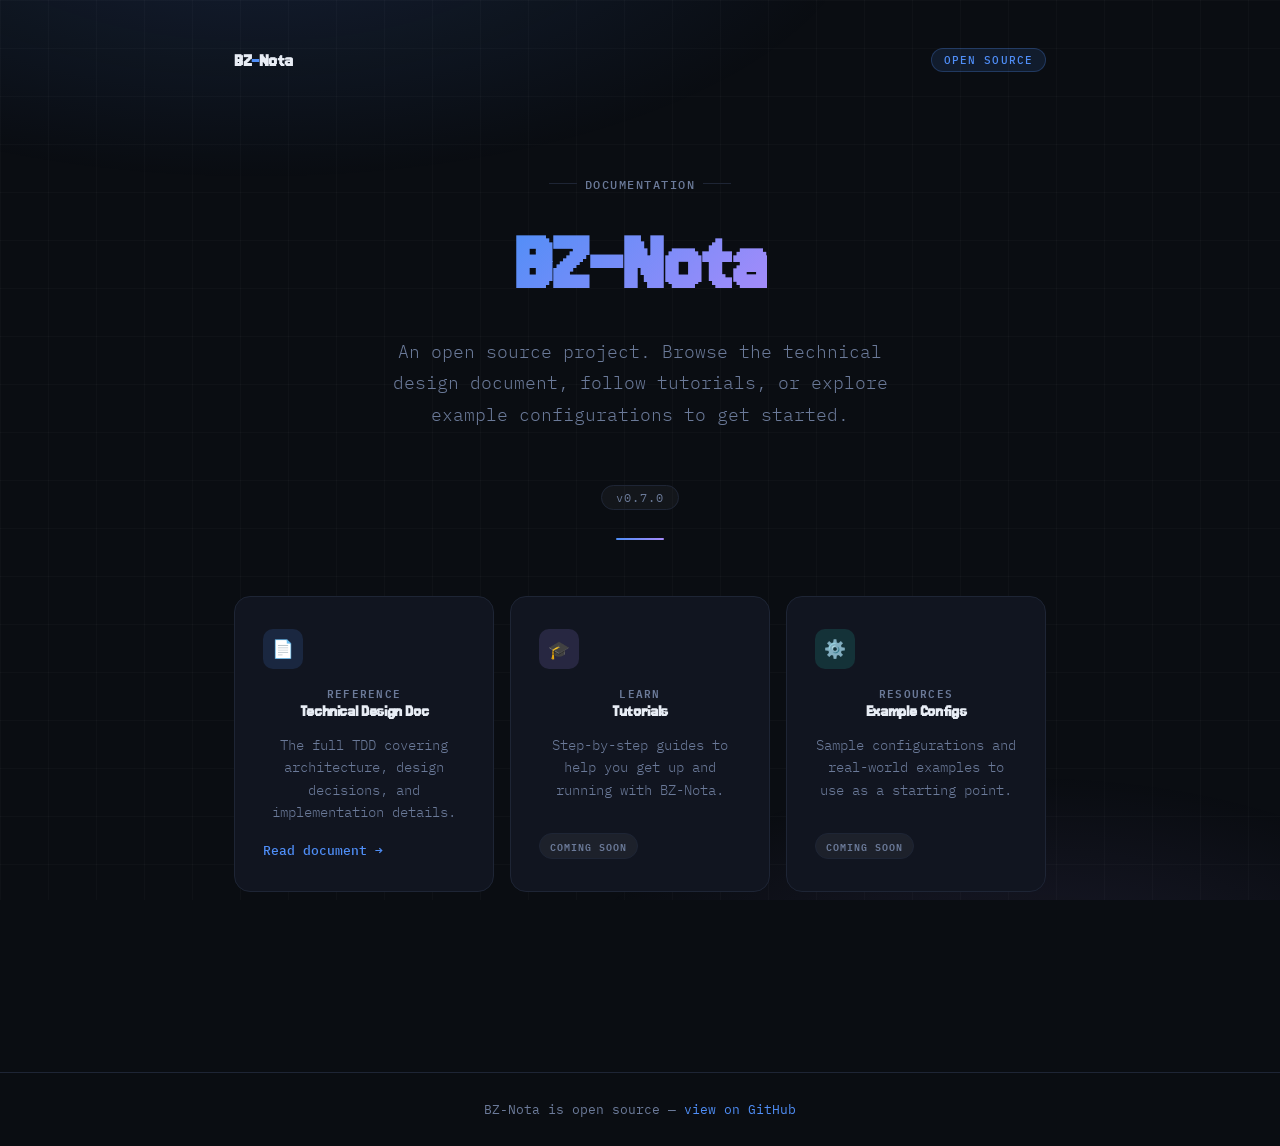
==== index.html @ da3d7934 "Add index.html" ====
<!DOCTYPE html>
<html lang="en">
<head>
  <meta charset="UTF-8" />
  <meta name="viewport" content="width=device-width, initial-scale=1.0"/>
  <title>BZ-Nota</title>
  <link href="https://fonts.googleapis.com/css2?family=Jersey+15&family=IBM+Plex+Mono:wght@300;400;500;600&display=swap" rel="stylesheet"/>
  <style>
    *, *::before, *::after { box-sizing: border-box; margin: 0; padding: 0; }

    :root {
      --bg: #0a0d12;
      --surface: #111520;
      --border: #1e2535;
      --accent: #4f8ef7;
      --accent-soft: rgba(79,142,247,0.12);
      --accent2: #a78bfa;
      --text: #e8edf5;
      --muted: #6b7a99;
      --card-bg: #13182200;
    }

    html { scroll-behavior: smooth; }

    body {
      background: var(--bg);
      color: var(--text);
      font-family: 'IBM Plex Mono', monospace;
      font-weight: 400;
      min-height: 100vh;
      overflow-x: hidden;
    }

    /* ── Background mesh ── */
    body::before {
      content: '';
      position: fixed;
      inset: 0;
      background:
        radial-gradient(ellipse 80% 50% at 20% -10%, rgba(79,142,247,0.15) 0%, transparent 60%),
        radial-gradient(ellipse 60% 40% at 80% 110%, rgba(167,139,250,0.10) 0%, transparent 60%);
      pointer-events: none;
      z-index: 0;
    }

    /* ── Grid overlay ── */
    body::after {
      content: '';
      position: fixed;
      inset: 0;
      background-image:
        linear-gradient(rgba(255,255,255,0.025) 1px, transparent 1px),
        linear-gradient(90deg, rgba(255,255,255,0.025) 1px, transparent 1px);
      background-size: 48px 48px;
      pointer-events: none;
      z-index: 0;
    }

    /* ── Layout ── */
    .wrapper {
      position: relative;
      z-index: 1;
      max-width: 860px;
      margin: 0 auto;
      padding: 0 24px;
    }

    /* ── Header ── */
    header {
      padding: 48px 0 0;
      display: flex;
      align-items: center;
      justify-content: space-between;
    }

    .logo {
      font-family: 'Jersey 15', monospace;
      font-weight: 800;
      font-size: 1.25rem;
      letter-spacing: -0.02em;
      color: var(--text);
    }

    .logo span { color: var(--accent); }

    .badge {
      font-size: 0.7rem;
      font-weight: 500;
      letter-spacing: 0.1em;
      text-transform: uppercase;
      color: var(--accent);
      background: var(--accent-soft);
      border: 1px solid rgba(79,142,247,0.25);
      padding: 4px 12px;
      border-radius: 999px;
    }

    /* ── Hero ── */
    .hero {
      padding: 96px 0 80px;
      text-align: center;
    }

    .hero-eyebrow {
      display: inline-flex;
      align-items: center;
      gap: 8px;
      font-size: 0.78rem;
      font-weight: 500;
      letter-spacing: 0.12em;
      text-transform: uppercase;
      color: var(--muted);
      margin-bottom: 28px;
    }

    .hero-eyebrow::before,
    .hero-eyebrow::after {
      content: '';
      display: block;
      width: 28px;
      height: 1px;
      background: var(--border);
    }

    h1 {
      font-family: 'Jersey 15', monospace;
      font-weight: 800;
      font-size: clamp(3rem, 8vw, 5.5rem);
      line-height: 1.0;
      letter-spacing: -0.02em;
      margin-bottom: 28px;
    }

    h1 .highlight {
      background: linear-gradient(135deg, var(--accent) 0%, var(--accent2) 100%);
      -webkit-background-clip: text;
      -webkit-text-fill-color: transparent;
      background-clip: text;
    }

    .hero-desc {
      font-size: 1.125rem;
      line-height: 1.75;
      color: var(--muted);
      max-width: 520px;
      margin: 0 auto 56px;
      font-weight: 300;
    }

    /* ── Divider ── */
    .divider {
      width: 48px;
      height: 2px;
      background: linear-gradient(90deg, var(--accent), var(--accent2));
      margin: 0 auto 56px;
      border-radius: 2px;
    }

    /* ── Cards ── */
    .cards {
      display: grid;
      grid-template-columns: repeat(3, 1fr);
      gap: 16px;
      padding-bottom: 100px;
    }

    @media (max-width: 640px) {
      .cards { grid-template-columns: 1fr; }
    }

    .card {
      position: relative;
      background: var(--surface);
      border: 1px solid var(--border);
      border-radius: 16px;
      padding: 32px 28px;
      text-decoration: none;
      color: inherit;
      transition: transform 0.2s ease, border-color 0.2s ease, box-shadow 0.2s ease;
      overflow: hidden;
      display: flex;
      flex-direction: column;
      gap: 14px;
    }

    .card::before {
      content: '';
      position: absolute;
      inset: 0;
      background: linear-gradient(135deg, rgba(79,142,247,0.06), transparent 60%);
      opacity: 0;
      transition: opacity 0.2s ease;
      border-radius: inherit;
    }

    .card:hover {
      transform: translateY(-4px);
      border-color: rgba(79,142,247,0.4);
      box-shadow: 0 16px 48px rgba(0,0,0,0.4), 0 0 0 1px rgba(79,142,247,0.1);
    }

    .card:hover::before { opacity: 1; }

    .card.disabled {
      opacity: 0.45;
      pointer-events: none;
      cursor: default;
    }

    .card-icon {
      width: 40px;
      height: 40px;
      border-radius: 10px;
      display: flex;
      align-items: center;
      justify-content: center;
      font-size: 1.1rem;
      flex-shrink: 0;
    }

    .card-icon.blue { background: rgba(79,142,247,0.15); }
    .card-icon.purple { background: rgba(167,139,250,0.15); }
    .card-icon.teal { background: rgba(45,212,191,0.15); }

    .card-label {
      font-size: 0.68rem;
      font-weight: 600;
      letter-spacing: 0.12em;
      text-transform: uppercase;
      color: var(--muted);
    }

    .card-title {
      font-family: 'Jersey 15', monospace;
      font-weight: 700;
      font-size: 1.15rem;
      letter-spacing: -0.02em;
      color: var(--text);
    }

    .card-desc {
      font-size: 0.875rem;
      line-height: 1.6;
      color: var(--muted);
      font-weight: 300;
      flex: 1;
    }

    .card-arrow {
      font-size: 0.8rem;
      color: var(--accent);
      font-weight: 500;
      display: flex;
      align-items: center;
      gap: 4px;
      margin-top: 4px;
      transition: gap 0.2s ease;
    }

    .card:hover .card-arrow { gap: 8px; }

    .soon-tag {
      font-size: 0.65rem;
      font-weight: 600;
      letter-spacing: 0.1em;
      text-transform: uppercase;
      color: var(--muted);
      background: rgba(255,255,255,0.05);
      border: 1px solid var(--border);
      padding: 3px 10px;
      border-radius: 999px;
      width: fit-content;
      margin-top: 4px;
    }

    /* ── Footer ── */
    footer {
      border-top: 1px solid var(--border);
      padding: 28px 0;
      text-align: center;
      font-size: 0.8rem;
      color: var(--muted);
      position: relative;
      z-index: 1;
    }

    footer a {
      color: var(--accent);
      text-decoration: none;
    }

    footer a:hover { text-decoration: underline; }

    /* ── Animations ── */
    @keyframes fadeUp {
      from { opacity: 0; transform: translateY(24px); }
      to   { opacity: 1; transform: translateY(0); }
    }

    .hero-eyebrow { animation: fadeUp 0.5s ease both; }
    h1            { animation: fadeUp 0.5s 0.1s ease both; }
    .hero-desc    { animation: fadeUp 0.5s 0.2s ease both; }
    .divider      { animation: fadeUp 0.5s 0.3s ease both; }
    .card:nth-child(1) { animation: fadeUp 0.5s 0.35s ease both; }
    .card:nth-child(2) { animation: fadeUp 0.5s 0.45s ease both; }
    .card:nth-child(3) { animation: fadeUp 0.5s 0.55s ease both; }
  </style>
</head>
<body>

  <div class="wrapper">

    <header>
      <div class="logo">BZ<span>-</span>Nota</div>
      <span class="badge">Open Source</span>
    </header>

    <section class="hero">
      <div class="hero-eyebrow">Documentation</div>
      <h1><a href="https://github.com/BZ-Interactive/BZ-Nota" target="_blank" rel="noopener" style="text-decoration:none;"><span class="highlight">BZ-Nota</span></a></h1>
      <p class="hero-desc">
        An open source project. Browse the technical design document, follow tutorials,
        or explore example configurations to get started.
      </p>
      <div style="margin-bottom: 32px;">
        <span style="font-family: 'IBM Plex Mono', monospace; font-size: 0.75rem; color: var(--muted); background: rgba(255,255,255,0.04); border: 1px solid var(--border); padding: 4px 14px; border-radius: 999px; letter-spacing: 0.08em;">v0.7.0</span>
      </div>
      <div class="divider"></div>

      <div class="cards">

        <!-- TDD -->
        <a href="https://media.githubusercontent.com/media/BZ-Interactive/BZ-Nota/refs/heads/main/Documents/BZ-Nota_TDD.pdf" class="card" target="_blank" rel="noopener">
          <div class="card-icon blue">📄</div>
          <div>
            <div class="card-label">Reference</div>
            <div class="card-title">Technical Design Doc</div>
          </div>
          <p class="card-desc">The full TDD covering architecture, design decisions, and implementation details.</p>
          <div class="card-arrow">Read document →</div>
        </a>

        <!-- Tutorials - coming soon -->
        <div class="card disabled">
          <div class="card-icon purple">🎓</div>
          <div>
            <div class="card-label">Learn</div>
            <div class="card-title">Tutorials</div>
          </div>
          <p class="card-desc">Step-by-step guides to help you get up and running with BZ-Nota.</p>
          <div class="soon-tag">Coming soon</div>
        </div>

        <!-- Example Configs -->
        <div class="card disabled">
          <div class="card-icon teal">⚙️</div>
          <div>
            <div class="card-label">Resources</div>
            <div class="card-title">Example Configs</div>
          </div>
          <p class="card-desc">Sample configurations and real-world examples to use as a starting point.</p>
          <div class="soon-tag">Coming soon</div>
        </div>

      </div>
    </section>

  </div>

  <footer>
    <div class="wrapper">
      BZ-Nota is open source —
      <a href="https://github.com/BZ-Interactive/BZ-Nota" target="_blank" rel="noopener">view on GitHub</a>
    </div>
  </footer>

</body>
</html>
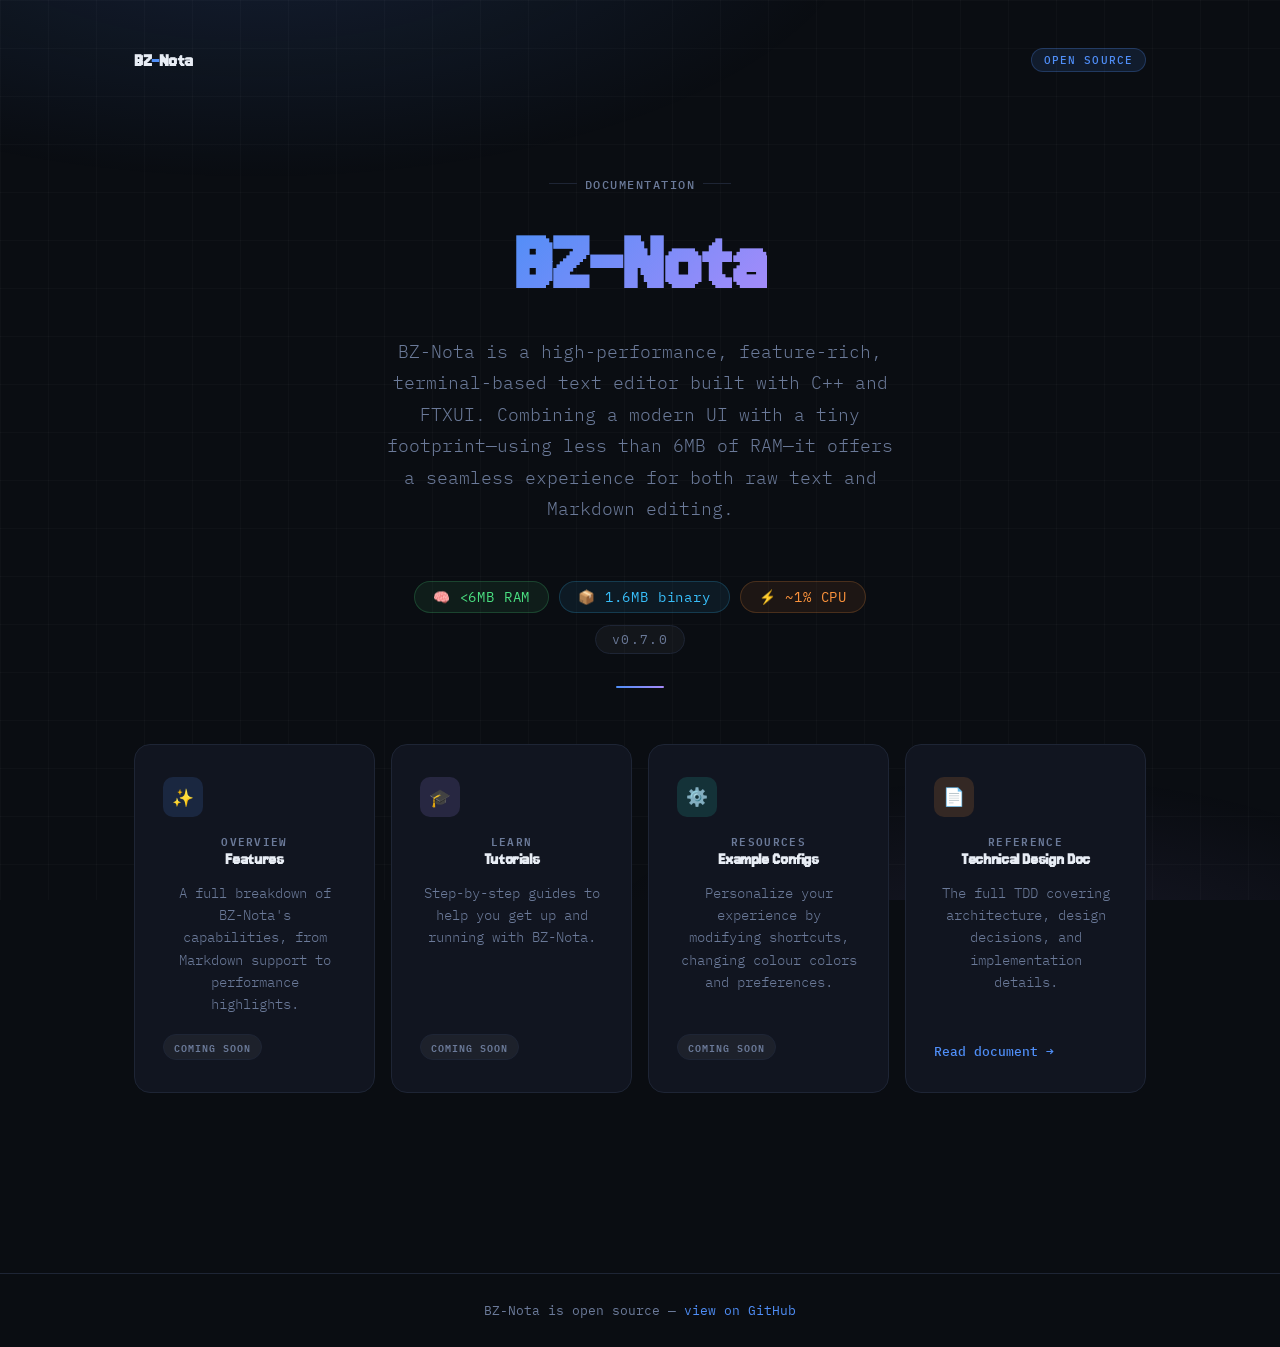
==== commit be01dbc4: "Update Index.html" ====
--- a/index.html
+++ b/index.html
@@ -60,7 +60,7 @@
     .wrapper {
       position: relative;
       z-index: 1;
-      max-width: 860px;
+      max-width: 1060px;
       margin: 0 auto;
       padding: 0 24px;
     }
@@ -159,12 +159,16 @@
     /* ── Cards ── */
     .cards {
       display: grid;
-      grid-template-columns: repeat(3, 1fr);
+      grid-template-columns: repeat(4, 1fr);
       gap: 16px;
       padding-bottom: 100px;
     }
 
-    @media (max-width: 640px) {
+    @media (max-width: 860px) {
+      .cards { grid-template-columns: repeat(2, 1fr); }
+    }
+
+    @media (max-width: 480px) {
       .cards { grid-template-columns: 1fr; }
     }
 
@@ -304,6 +308,7 @@
     .card:nth-child(1) { animation: fadeUp 0.5s 0.35s ease both; }
     .card:nth-child(2) { animation: fadeUp 0.5s 0.45s ease both; }
     .card:nth-child(3) { animation: fadeUp 0.5s 0.55s ease both; }
+    .card:nth-child(4) { animation: fadeUp 0.5s 0.65s ease both; }
   </style>
 </head>
 <body>
@@ -319,26 +324,30 @@
       <div class="hero-eyebrow">Documentation</div>
       <h1><a href="https://github.com/BZ-Interactive/BZ-Nota" target="_blank" rel="noopener" style="text-decoration:none;"><span class="highlight">BZ-Nota</span></a></h1>
       <p class="hero-desc">
-        An open source project. Browse the technical design document, follow tutorials,
-        or explore example configurations to get started.
+        BZ-Nota is a high-performance, feature-rich, terminal-based text editor built with C++ and FTXUI. Combining a modern UI with a tiny footprint—using less than 6MB of RAM—it offers a seamless experience for both raw text and Markdown editing.
       </p>
-      <div style="margin-bottom: 32px;">
-        <span style="font-family: 'IBM Plex Mono', monospace; font-size: 0.75rem; color: var(--muted); background: rgba(255,255,255,0.04); border: 1px solid var(--border); padding: 4px 14px; border-radius: 999px; letter-spacing: 0.08em;">v0.7.0</span>
+      <div style="margin-bottom: 32px; display: flex; flex-direction: column; gap: 12px; align-items: center;">
+        <div style="display: flex; flex-wrap: wrap; gap: 10px; justify-content: center;">
+          <span style="font-family: 'IBM Plex Mono', monospace; font-size: 0.85rem; color: #4ade80; background: rgba(74,222,128,0.08); border: 1px solid rgba(74,222,128,0.2); padding: 6px 18px; border-radius: 999px; letter-spacing: 0.06em;">🧠 &lt;6MB RAM</span>
+          <span style="font-family: 'IBM Plex Mono', monospace; font-size: 0.85rem; color: #38bdf8; background: rgba(56,189,248,0.08); border: 1px solid rgba(56,189,248,0.2); padding: 6px 18px; border-radius: 999px; letter-spacing: 0.06em;">📦 1.6MB binary</span>
+          <span style="font-family: 'IBM Plex Mono', monospace; font-size: 0.85rem; color: #fb923c; background: rgba(251,146,60,0.08); border: 1px solid rgba(251,146,60,0.2); padding: 6px 18px; border-radius: 999px; letter-spacing: 0.06em;">⚡ ~1% CPU</span>
+        </div>
+        <span style="font-family: 'IBM Plex Mono', monospace; font-size: 0.8rem; color: var(--muted); background: rgba(255,255,255,0.04); border: 1px solid var(--border); padding: 5px 16px; border-radius: 999px; letter-spacing: 0.1em;">v0.7.0</span>
       </div>
       <div class="divider"></div>
 
       <div class="cards">
 
-        <!-- TDD -->
-        <a href="https://media.githubusercontent.com/media/BZ-Interactive/BZ-Nota/refs/heads/main/Documents/BZ-Nota_TDD.pdf" class="card" target="_blank" rel="noopener">
-          <div class="card-icon blue">📄</div>
+        <!-- Features -->
+        <div class="card disabled">
+          <div class="card-icon blue">✨</div>
           <div>
-            <div class="card-label">Reference</div>
-            <div class="card-title">Technical Design Doc</div>
+            <div class="card-label">Overview</div>
+            <div class="card-title">Features</div>
           </div>
-          <p class="card-desc">The full TDD covering architecture, design decisions, and implementation details.</p>
-          <div class="card-arrow">Read document →</div>
-        </a>
+          <p class="card-desc">A full breakdown of BZ-Nota's capabilities, from Markdown support to performance highlights.</p>
+          <div class="soon-tag">Coming soon</div>
+        </div>
 
         <!-- Tutorials - coming soon -->
         <div class="card disabled">
@@ -358,9 +367,20 @@
             <div class="card-label">Resources</div>
             <div class="card-title">Example Configs</div>
           </div>
-          <p class="card-desc">Sample configurations and real-world examples to use as a starting point.</p>
+          <p class="card-desc">Personalize your experience by modifying shortcuts, changing colour colors and preferences.</p>
           <div class="soon-tag">Coming soon</div>
         </div>
+
+        <!-- TDD -->
+        <a href="https://media.githubusercontent.com/media/BZ-Interactive/BZ-Nota/refs/heads/main/Documents/BZ-Nota_TDD.pdf" class="card" target="_blank" rel="noopener">
+          <div class="card-icon" style="background: rgba(251,146,60,0.15);">📄</div>
+          <div>
+            <div class="card-label">Reference</div>
+            <div class="card-title">Technical Design Doc</div>
+          </div>
+          <p class="card-desc">The full TDD covering architecture, design decisions, and implementation details.</p>
+          <div class="card-arrow">Read document →</div>
+        </a>
 
       </div>
     </section>
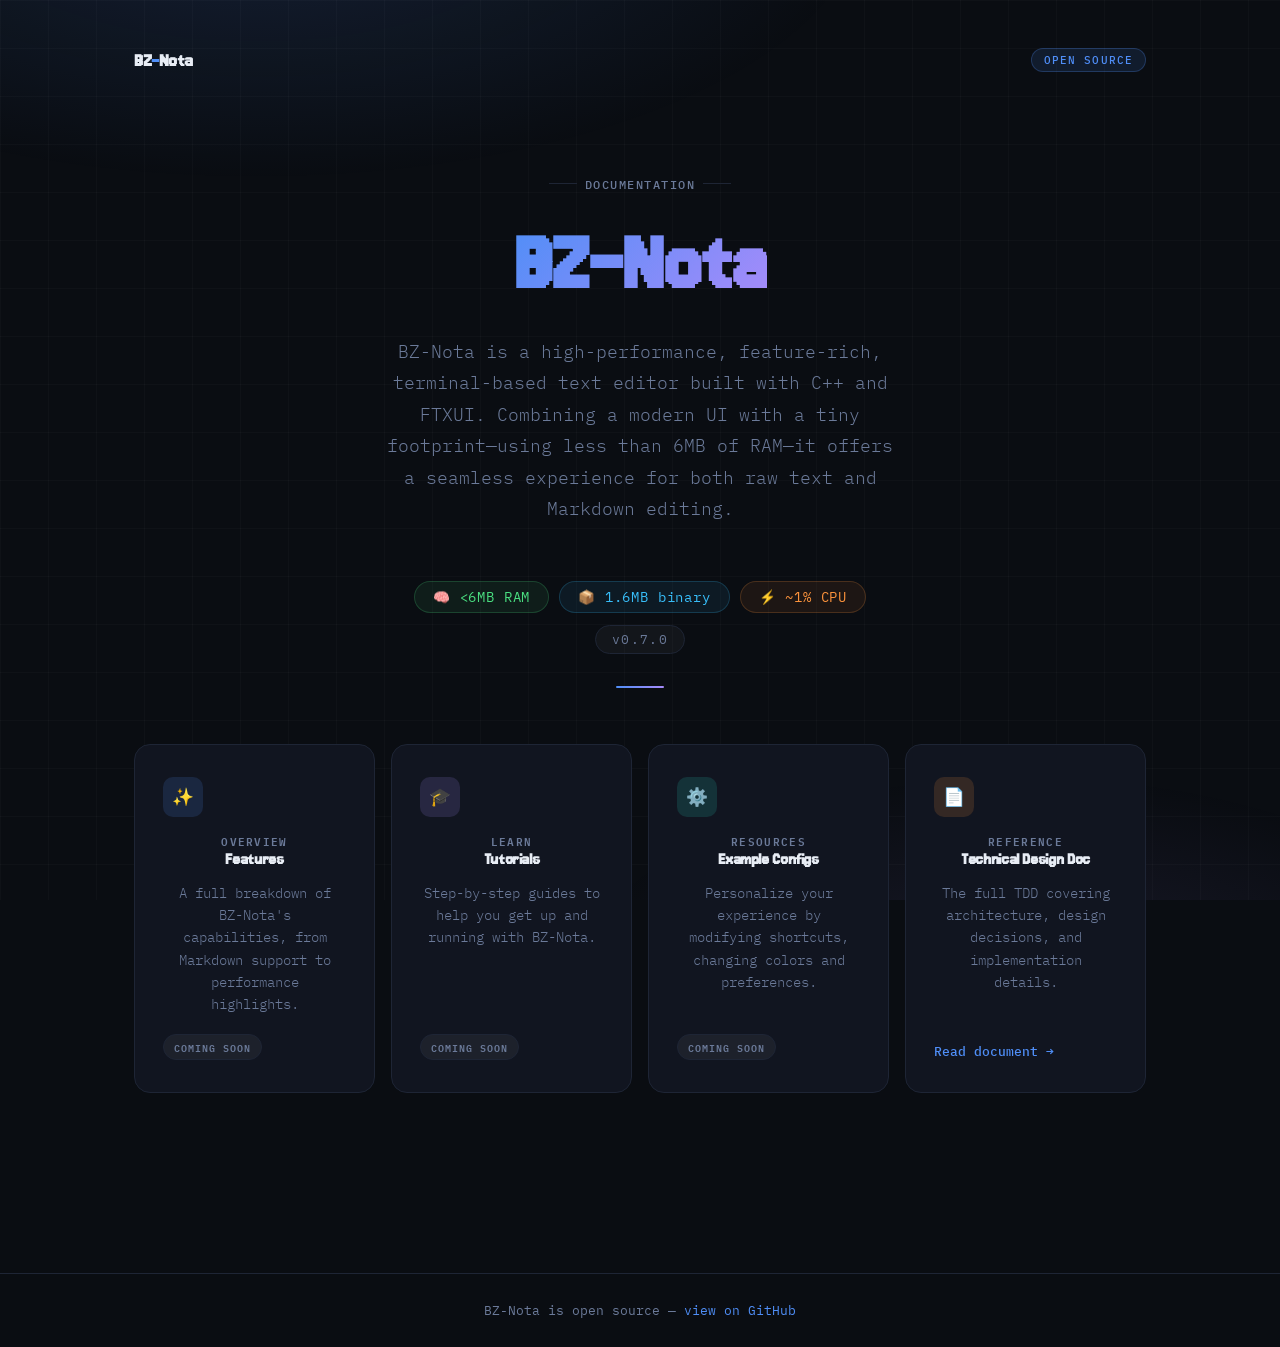
==== commit ff63cef3: "Update Index.html, Fix typo" ====
--- a/index.html
+++ b/index.html
@@ -367,7 +367,7 @@
             <div class="card-label">Resources</div>
             <div class="card-title">Example Configs</div>
           </div>
-          <p class="card-desc">Personalize your experience by modifying shortcuts, changing colour colors and preferences.</p>
+          <p class="card-desc">Personalize your experience by modifying shortcuts, changing colors and preferences.</p>
           <div class="soon-tag">Coming soon</div>
         </div>
 
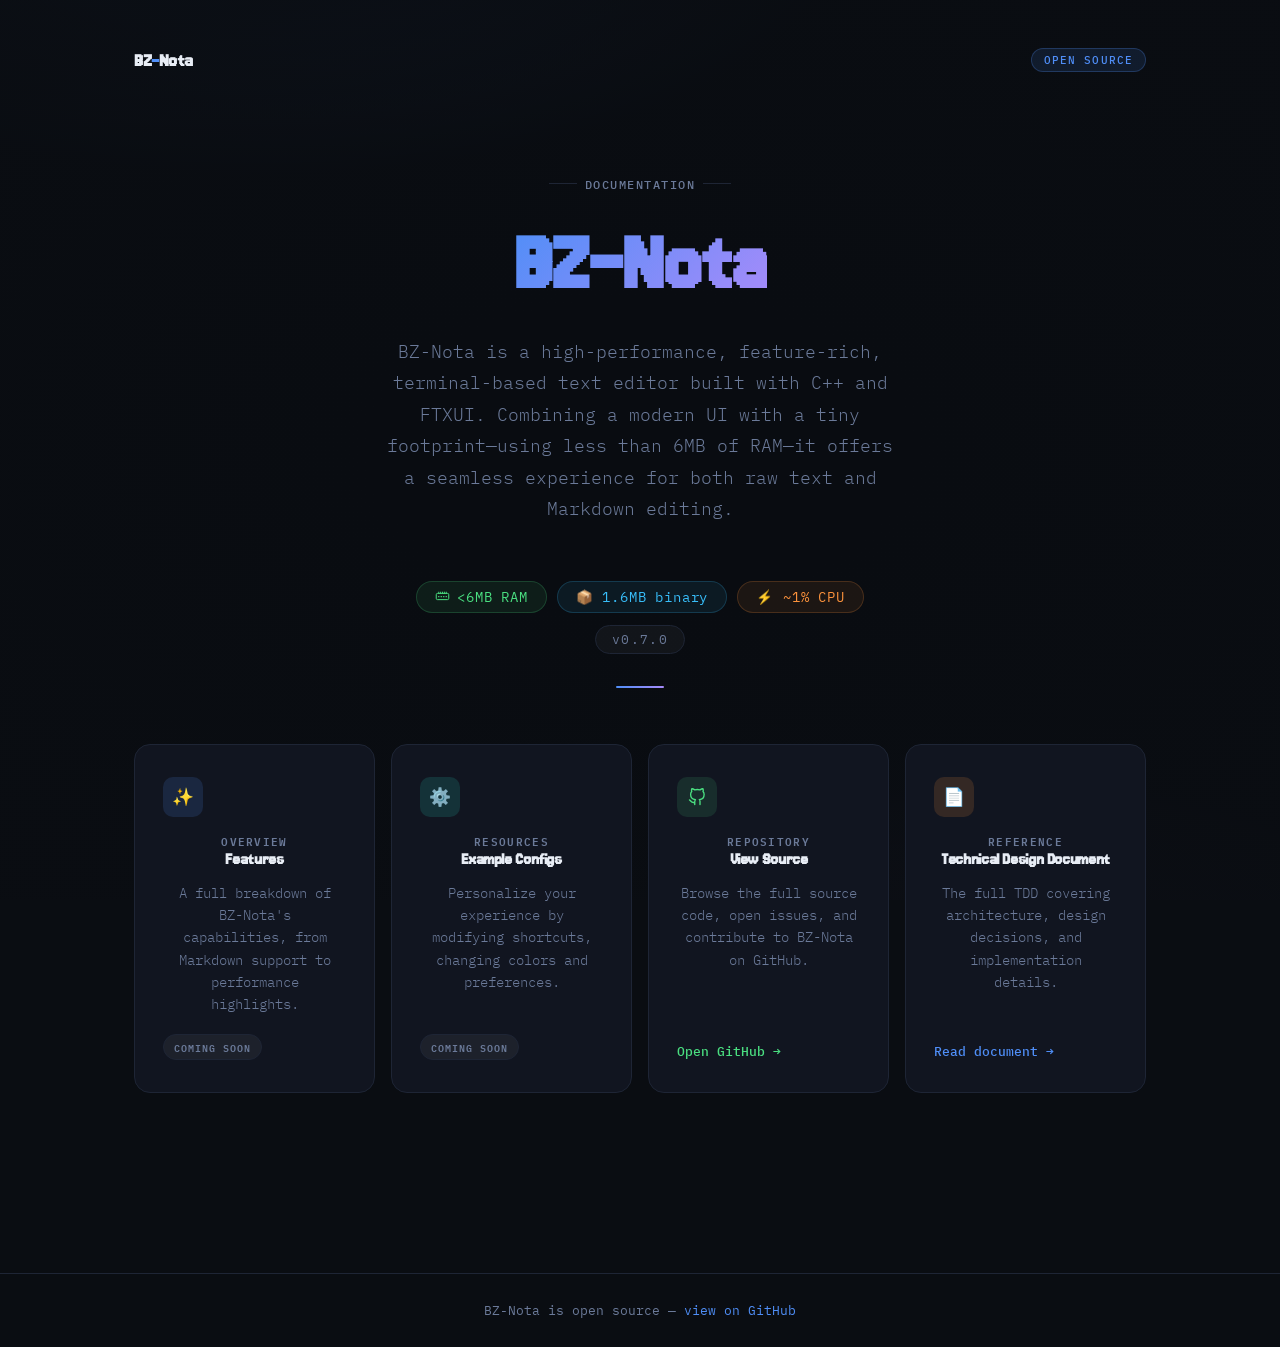
==== commit 64000472: "Update Index.html, add source card" ====
--- a/index.html
+++ b/index.html
@@ -4,6 +4,7 @@
   <meta charset="UTF-8" />
   <meta name="viewport" content="width=device-width, initial-scale=1.0"/>
   <title>BZ-Nota</title>
+  <meta name="description" content="BZ-Nota is a high-performance terminal-based text editor built with C++ and FTXUI. Under 6MB RAM, 1.6MB binary, ~1% CPU — with full Markdown support and a modern TUI." />
   <link href="https://fonts.googleapis.com/css2?family=Jersey+15&family=IBM+Plex+Mono:wght@300;400;500;600&display=swap" rel="stylesheet"/>
   <style>
     *, *::before, *::after { box-sizing: border-box; margin: 0; padding: 0; }
@@ -31,29 +32,33 @@
       overflow-x: hidden;
     }
 
-    /* ── Background mesh ── */
-    body::before {
-      content: '';
+    /* ── Terminal canvas background ── */
+    #terminal-bg {
       position: fixed;
       inset: 0;
+      z-index: 0;
+      pointer-events: none;
+      overflow: hidden;
+      background: #0a0d12;
+    }
+
+    #terminal-bg canvas {
+      position: absolute;
+      inset: 0;
+      width: 100%;
+      height: 100%;
+      opacity: 0.38;
+    }
+
+    /* Soft radial vignette so text stays readable */
+    #terminal-bg::after {
+      content: '';
+      position: absolute;
+      inset: 0;
       background:
-        radial-gradient(ellipse 80% 50% at 20% -10%, rgba(79,142,247,0.15) 0%, transparent 60%),
-        radial-gradient(ellipse 60% 40% at 80% 110%, rgba(167,139,250,0.10) 0%, transparent 60%);
-      pointer-events: none;
-      z-index: 0;
-    }
-
-    /* ── Grid overlay ── */
-    body::after {
-      content: '';
-      position: fixed;
-      inset: 0;
-      background-image:
-        linear-gradient(rgba(255,255,255,0.025) 1px, transparent 1px),
-        linear-gradient(90deg, rgba(255,255,255,0.025) 1px, transparent 1px);
-      background-size: 48px 48px;
-      pointer-events: none;
-      z-index: 0;
+        radial-gradient(ellipse 70% 55% at 50% 50%, transparent 30%, rgba(10,13,18,0.82) 100%),
+        radial-gradient(ellipse 80% 50% at 20% -10%, rgba(79,142,247,0.10) 0%, transparent 60%),
+        radial-gradient(ellipse 60% 40% at 80% 110%, rgba(167,139,250,0.07) 0%, transparent 60%);
     }
 
     /* ── Layout ── */
@@ -164,7 +169,7 @@
       padding-bottom: 100px;
     }
 
-    @media (max-width: 860px) {
+    @media (max-width: 900px) {
       .cards { grid-template-columns: repeat(2, 1fr); }
     }
 
@@ -328,7 +333,21 @@
       </p>
       <div style="margin-bottom: 32px; display: flex; flex-direction: column; gap: 12px; align-items: center;">
         <div style="display: flex; flex-wrap: wrap; gap: 10px; justify-content: center;">
-          <span style="font-family: 'IBM Plex Mono', monospace; font-size: 0.85rem; color: #4ade80; background: rgba(74,222,128,0.08); border: 1px solid rgba(74,222,128,0.2); padding: 6px 18px; border-radius: 999px; letter-spacing: 0.06em;">🧠 &lt;6MB RAM</span>
+          <span style="font-family: 'IBM Plex Mono', monospace; font-size: 0.85rem; color: #4ade80; background: rgba(74,222,128,0.08); border: 1px solid rgba(74,222,128,0.2); padding: 6px 18px; border-radius: 999px; letter-spacing: 0.06em; display:inline-flex; align-items:center; gap:7px;">
+            <svg width="15" height="15" viewBox="0 0 24 24" fill="none" xmlns="http://www.w3.org/2000/svg" style="flex-shrink:0;">
+              <rect x="2" y="7" width="20" height="10" rx="2" stroke="#4ade80" stroke-width="1.6"/>
+              <rect x="5" y="11" width="2" height="2" rx="0.4" fill="#4ade80"/>
+              <rect x="9" y="11" width="2" height="2" rx="0.4" fill="#4ade80"/>
+              <rect x="13" y="11" width="2" height="2" rx="0.4" fill="#4ade80"/>
+              <rect x="17" y="11" width="2" height="2" rx="0.4" fill="#4ade80"/>
+              <line x1="6" y1="7" x2="6" y2="5" stroke="#4ade80" stroke-width="1.5" stroke-linecap="round"/>
+              <line x1="9" y1="7" x2="9" y2="5" stroke="#4ade80" stroke-width="1.5" stroke-linecap="round"/>
+              <line x1="12" y1="7" x2="12" y2="5" stroke="#4ade80" stroke-width="1.5" stroke-linecap="round"/>
+              <line x1="15" y1="7" x2="15" y2="5" stroke="#4ade80" stroke-width="1.5" stroke-linecap="round"/>
+              <line x1="18" y1="7" x2="18" y2="5" stroke="#4ade80" stroke-width="1.5" stroke-linecap="round"/>
+            </svg>
+            &lt;6MB RAM
+          </span>
           <span style="font-family: 'IBM Plex Mono', monospace; font-size: 0.85rem; color: #38bdf8; background: rgba(56,189,248,0.08); border: 1px solid rgba(56,189,248,0.2); padding: 6px 18px; border-radius: 999px; letter-spacing: 0.06em;">📦 1.6MB binary</span>
           <span style="font-family: 'IBM Plex Mono', monospace; font-size: 0.85rem; color: #fb923c; background: rgba(251,146,60,0.08); border: 1px solid rgba(251,146,60,0.2); padding: 6px 18px; border-radius: 999px; letter-spacing: 0.06em;">⚡ ~1% CPU</span>
         </div>
@@ -349,16 +368,6 @@
           <div class="soon-tag">Coming soon</div>
         </div>
 
-        <!-- Tutorials - coming soon -->
-        <div class="card disabled">
-          <div class="card-icon purple">🎓</div>
-          <div>
-            <div class="card-label">Learn</div>
-            <div class="card-title">Tutorials</div>
-          </div>
-          <p class="card-desc">Step-by-step guides to help you get up and running with BZ-Nota.</p>
-          <div class="soon-tag">Coming soon</div>
-        </div>
 
         <!-- Example Configs -->
         <div class="card disabled">
@@ -371,12 +380,27 @@
           <div class="soon-tag">Coming soon</div>
         </div>
 
+        <!-- View Source -->
+        <a href="https://github.com/BZ-Interactive/BZ-Nota" class="card" target="_blank" rel="noopener">
+          <div class="card-icon" style="background: rgba(74,222,128,0.12);">
+            <svg width="18" height="18" viewBox="0 0 24 24" fill="none" stroke="#4ade80" stroke-width="1.8" stroke-linecap="round" stroke-linejoin="round">
+              <path d="M9 19c-5 1.5-5-2.5-7-3m14 6v-3.87a3.37 3.37 0 0 0-.94-2.61c3.14-.35 6.44-1.54 6.44-7A5.44 5.44 0 0 0 20 4.77 5.07 5.07 0 0 0 19.91 1S18.73.65 16 2.48a13.38 13.38 0 0 0-7 0C6.27.65 5.09 1 5.09 1A5.07 5.07 0 0 0 5 4.77a5.44 5.44 0 0 0-1.5 3.78c0 5.42 3.3 6.61 6.44 7A3.37 3.37 0 0 0 9 18.13V22"/>
+            </svg>
+          </div>
+          <div>
+            <div class="card-label">Repository</div>
+            <div class="card-title">View Source</div>
+          </div>
+          <p class="card-desc">Browse the full source code, open issues, and contribute to BZ-Nota on GitHub.</p>
+          <div class="card-arrow" style="color:#4ade80;">Open GitHub →</div>
+        </a>
+
         <!-- TDD -->
         <a href="https://media.githubusercontent.com/media/BZ-Interactive/BZ-Nota/refs/heads/main/Documents/BZ-Nota_TDD.pdf" class="card" target="_blank" rel="noopener">
           <div class="card-icon" style="background: rgba(251,146,60,0.15);">📄</div>
           <div>
             <div class="card-label">Reference</div>
-            <div class="card-title">Technical Design Doc</div>
+            <div class="card-title">Technical Design Document</div>
           </div>
           <p class="card-desc">The full TDD covering architecture, design decisions, and implementation details.</p>
           <div class="card-arrow">Read document →</div>
@@ -394,5 +418,71 @@
     </div>
   </footer>
 
+  <!-- Terminal background -->
+  <div id="terminal-bg"><canvas id="term-canvas"></canvas></div>
+
+  <script>
+    /* ── TERMINAL RAIN BACKGROUND ── */
+    const canvas = document.getElementById('term-canvas');
+    const ctx    = canvas.getContext('2d');
+
+    // Characters: mix of ASCII box-drawing, code symbols, alphanumeric
+    const CHARS = '│─┼┐┘┌└├┤┬┴▓▒░█▄▀■□►◄▲▼01{}[]()<>=/\\;:+-*&^%$#@!~`ABCDEFabcdef';
+
+    // Colour bands — cool blue/teal/purple to match the theme
+    const COLORS = [
+      'rgba(79,142,247,',   // accent blue
+      'rgba(167,139,250,',  // accent purple
+      'rgba(45,212,191,',   // teal
+      'rgba(148,163,184,',  // slate
+    ];
+
+    const FONT_SIZE = 13;
+    let cols, drops;
+
+    function resize() {
+      canvas.width  = window.innerWidth;
+      canvas.height = window.innerHeight;
+      cols  = Math.floor(canvas.width / FONT_SIZE);
+      drops = Array.from({ length: cols }, () => Math.random() * -100);
+    }
+
+    resize();
+    window.addEventListener('resize', resize);
+
+    function draw() {
+      // Fade trail
+      ctx.fillStyle = 'rgba(10,13,18,0.15)';
+      ctx.fillRect(0, 0, canvas.width, canvas.height);
+
+      ctx.font = `${FONT_SIZE}px "IBM Plex Mono", monospace`;
+
+      for (let i = 0; i < drops.length; i++) {
+        const char  = CHARS[Math.floor(Math.random() * CHARS.length)];
+        const color = COLORS[Math.floor(Math.random() * COLORS.length)];
+        const y     = drops[i] * FONT_SIZE;
+
+        // Head glyph — brighter
+        ctx.fillStyle = color + '0.9)';
+        ctx.fillText(char, i * FONT_SIZE, y);
+
+        // Occasional extra-bright head flash
+        if (Math.random() > 0.97) {
+          ctx.fillStyle = 'rgba(200,230,255,0.95)';
+          ctx.fillText(char, i * FONT_SIZE, y);
+        }
+
+        // Reset column when it exits the screen
+        if (y > canvas.height && Math.random() > 0.975) {
+          drops[i] = 0;
+        }
+
+        drops[i] += Math.random() * 0.4 + 0.15; // vary speed per column
+      }
+    }
+
+    setInterval(draw, 50);
+  </script>
+
 </body>
 </html>
